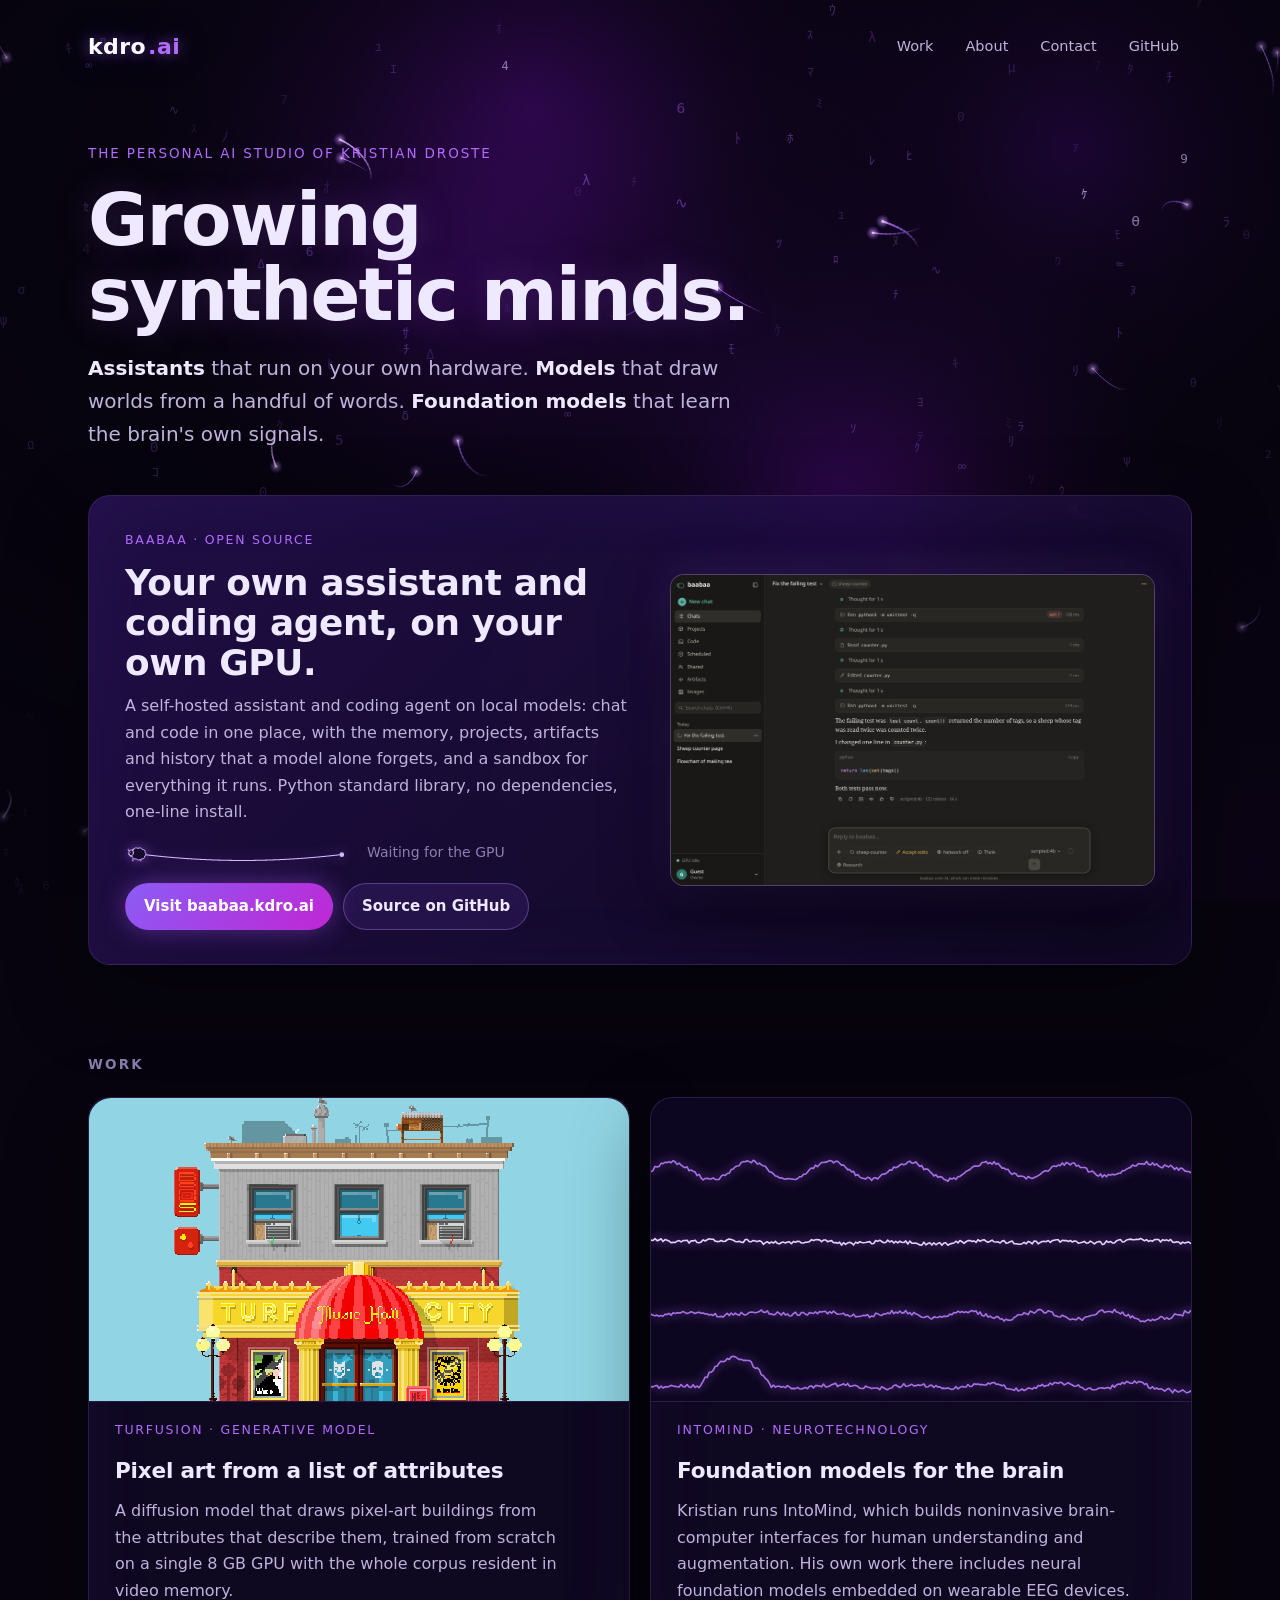
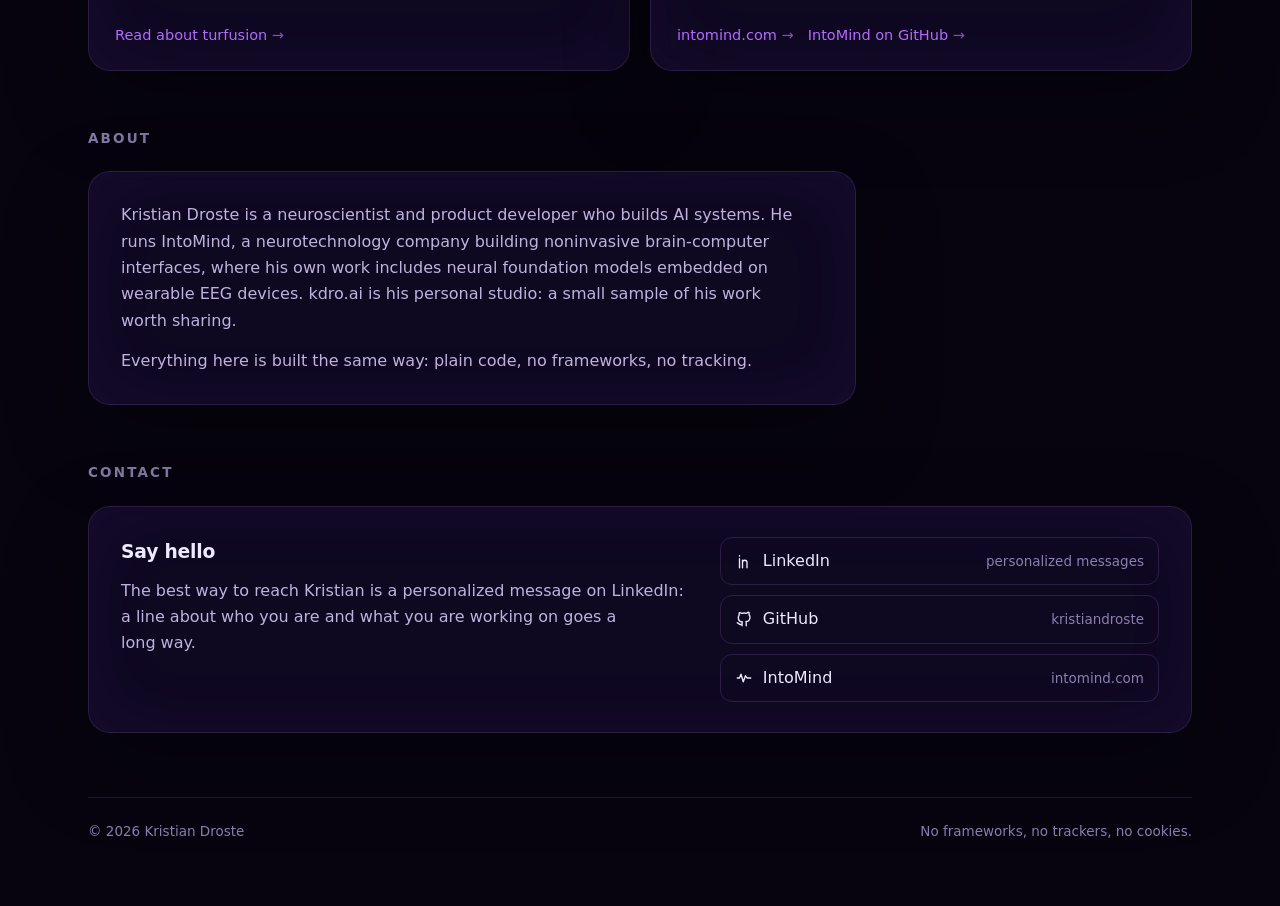
==== index.html @ 793a9ba7 "kdro.ai" ====
<!doctype html>
<html lang="en">
<head>
<meta charset="utf-8">
<meta name="viewport" content="width=device-width, initial-scale=1">
<title>kdro.ai · the personal AI studio of Kristian Droste</title>
<meta name="description" content="kdro.ai is the personal AI studio of Kristian Droste: baabaa, a self-hosted assistant and coding agent on local models; turfusion, a pixel-art diffusion model; and IntoMind, the neurotechnology company he runs.">
<meta name="theme-color" content="#07040f">
<meta property="og:title" content="kdro.ai">
<meta property="og:description" content="The personal AI studio of Kristian Droste.">
<link rel="icon" href="favicon.svg" type="image/svg+xml">
<link rel="stylesheet" href="kdro.css">
</head>
<body>
<canvas id="field" aria-hidden="true"></canvas>
<div class="veil" aria-hidden="true"></div>
<div class="page">
  <header class="top">
    <a class="wordmark" href="./" aria-label="kdro.ai">kdro<small>.ai</small></a>
    <nav>
      <a href="#work">Work</a>
      <a href="#about">About</a>
      <a href="#contact">Contact</a>
      <a href="https://github.com/kristiandroste" rel="noopener">GitHub</a>
    </nav>
  </header>

  <section class="hero">
    <p class="eyebrow">The personal AI studio of Kristian Droste</p>
    <h1>Growing synthetic minds.</h1>
    <p class="lede"><b>Assistants</b> that run on your own hardware. <b>Models</b> that draw worlds from a handful of words.
      <b>Foundation models</b> that learn the brain's own signals.</p>

    <article class="card hero-card" id="baabaa">
      <div>
        <p class="kicker">baabaa · open source</p>
        <h2>Your own assistant and coding agent, on your own GPU.</h2>
        <p>A self-hosted assistant and coding agent on local models: chat and code in one place, with the memory, projects,
          artifacts and history that a model alone forgets, and a sandbox for everything it runs. Python standard library,
          no dependencies, one-line install.</p>
        <div class="strand"><div class="th" id="strand"></div><span class="label" id="strandLabel"></span></div>
        <div class="actions">
          <a class="btn btn-uv" href="https://baabaa.kdro.ai/">Visit baabaa.kdro.ai</a>
          <a class="btn" href="https://github.com/kristiandroste/baabaa" rel="noopener">Source on GitHub</a>
        </div>
      </div>
      <div class="shot"><img src="img/baabaa.png" width="1400" height="900" alt="baabaa fixing a failing test in a project folder: it reads the file, edits one line, runs the tests and explains the change." loading="eager"></div>
    </article>
  </section>

  <section id="work">
    <h2>Work</h2>
    <div class="grid">
      <article class="card work">
        <div class="art pixel"><img src="img/gen-4882.png" width="750" height="750" alt="A pixel-art music hall drawn by turfusion from the plot’s attributes." loading="lazy"></div>
        <p class="kicker">turfusion · generative model</p>
        <h3>Pixel art from a list of attributes</h3>
        <p>A diffusion model that draws pixel-art buildings from the attributes that describe them, trained from scratch on a
          single 8 GB GPU with the whole corpus resident in video memory.</p>
        <div class="links"><a href="turfusion.html">Read about turfusion</a></div>
      </article>
      <article class="card work">
        <div class="art brain"><canvas id="eeg" width="640" height="360" aria-hidden="true"></canvas></div>
        <p class="kicker">IntoMind · neurotechnology</p>
        <h3>Foundation models for the brain</h3>
        <p>Kristian runs IntoMind, which builds noninvasive brain-computer interfaces for human understanding and
          augmentation. His own work there includes neural foundation models embedded on wearable EEG devices.</p>
        <div class="links"><a href="https://www.intomind.com/" rel="noopener">intomind.com</a><a href="https://github.com/intomind" rel="noopener">IntoMind on GitHub</a></div>
      </article>
    </div>
  </section>

  <section id="about">
    <h2>About</h2>
    <article class="card about">
      <p>Kristian Droste is a neuroscientist and product developer who builds AI systems. He runs IntoMind, a neurotechnology
        company building noninvasive brain-computer interfaces, where his own work includes neural foundation models
        embedded on wearable EEG devices. kdro.ai is his personal studio: a small sample of his work worth sharing.</p>
      <p>Everything here is built the same way: plain code, no frameworks, no tracking.</p>
    </article>
  </section>

  <section id="contact">
    <h2>Contact</h2>
    <article class="card contact">
      <div>
        <h3>Say hello</h3>
        <p>The best way to reach Kristian is a personalized message on LinkedIn: a line about who you are and what you are
          working on goes a long way.</p>
      </div>
      <ul>
        <li><a href="https://www.linkedin.com/in/kdro" rel="noopener"><svg class="icon" viewBox="0 0 24 24"><path d="M6 9v12M6 5v.5M10 21v-7a3 3 0 0 1 6 0v7M10 11v2"/></svg>LinkedIn<span>personalized messages</span></a></li>
        <li><a href="https://github.com/kristiandroste" rel="noopener"><svg class="icon" viewBox="0 0 24 24"><path d="M9 19c-4 1.5-4-2-6-2m12 4v-3.5c0-1 .1-1.4-.5-2 2.8-.3 5.5-1.4 5.5-6a4.6 4.6 0 0 0-1.3-3.2 4.2 4.2 0 0 0-.1-3.2s-1-.3-3.4 1.3a11.5 11.5 0 0 0-6 0C6.8 3.3 5.8 3.6 5.8 3.6a4.2 4.2 0 0 0-.1 3.2A4.6 4.6 0 0 0 4.4 10c0 4.6 2.7 5.7 5.5 6-.6.6-.6 1.2-.5 2V21"/></svg>GitHub<span>kristiandroste</span></a></li>
        <li><a href="https://www.intomind.com/" rel="noopener"><svg class="icon" viewBox="0 0 24 24"><path d="M3 12h3l2-5 3 10 3-8 2 3h5"/></svg>IntoMind<span>intomind.com</span></a></li>
      </ul>
    </article>
  </section>

  <footer>
    <span>© 2026 Kristian Droste</span>
    <span>No frameworks, no trackers, no cookies.</span>
  </footer>
</div>
<script src="thread.js"></script>
<script src="field.js"></script>
<script src="kdro.js"></script>
</body>
</html>
---- kdro.css ----
/* kdro.ai: dark, deep purple, black light. */
:root {
  --bg: #07040f;
  --ink: #efe9ff;
  --ink-2: #bfb3dc;
  --ink-3: #8c7fae;
  --violet: #8b5cf6;
  --uv: #b26bff;
  --magenta: #e55cff;
  --glow: rgba(178, 107, 255, .55);
  --card: rgba(22, 12, 46, .62);
  --card-2: rgba(30, 16, 60, .72);
  --line: rgba(190, 140, 255, .16);
  --line-2: rgba(190, 140, 255, .34);
  --sans: Inter, "Segoe UI", system-ui, -apple-system, Roboto, "Helvetica Neue", sans-serif;
  --mono: "JetBrains Mono", "SF Mono", Menlo, Consolas, "DejaVu Sans Mono", monospace;
  --radius: 22px;
}
* { box-sizing: border-box; }
html { background: var(--bg); color-scheme: dark; scroll-behavior: smooth; }
body { margin: 0; min-height: 100vh; font: 16px/1.65 var(--sans); color: var(--ink-2); background: var(--bg); overflow-x: hidden;
  -webkit-font-smoothing: antialiased; }
a { color: var(--uv); text-decoration: none; }
a:hover { color: #d6b8ff; }
::selection { background: rgba(178, 107, 255, .45); color: #fff; }

#field { position: fixed; inset: 0; width: 100%; height: 100%; z-index: 0; }
.veil { position: fixed; inset: 0; z-index: 0; pointer-events: none;
  background: radial-gradient(ellipse 80% 70% at 50% 25%, rgba(7, 4, 15, 0) 0%, rgba(7, 4, 15, .45) 60%, rgba(7, 4, 15, .8) 100%); }

.page { position: relative; z-index: 1; max-width: 72rem; margin: 0 auto; padding: 0 24px 64px; }

/* header */
.top { display: flex; align-items: center; justify-content: space-between; gap: 16px; padding: 26px 0 10px; }
.wordmark { display: inline-flex; align-items: baseline; gap: 2px; font-weight: 700; font-size: 22px; letter-spacing: .02em; color: #fff;
  text-shadow: 0 0 14px var(--glow), 0 0 40px rgba(139, 92, 246, .35); }
.wordmark small { font-size: 22px; color: var(--uv); font-weight: 600; }
.top nav { display: flex; gap: 6px; flex-wrap: wrap; }
.top nav a { color: var(--ink-2); padding: 8px 12px; border-radius: 999px; font-size: 14.5px; border: 1px solid transparent; }
.top nav a:hover { color: #fff; border-color: var(--line); background: rgba(139, 92, 246, .1); }

/* hero */
.hero { padding: 64px 0 32px; }
.eyebrow { font-size: 13.5px; letter-spacing: .14em; text-transform: uppercase; color: var(--uv); margin: 0 0 18px; }
.hero h1 { margin: 0 0 20px; font-size: clamp(2.5rem, 6.4vw, 4.6rem); line-height: 1.02; letter-spacing: -.025em; color: var(--ink); font-weight: 650;
  text-shadow: 0 0 36px rgba(178, 107, 255, .22); max-width: 15ch; text-wrap: balance; }
.hero p.lede { font-size: clamp(1.05rem, 1.6vw, 1.25rem); max-width: 42rem; margin: 0; color: var(--ink-2); text-wrap: pretty; }
.hero p.lede b { color: var(--ink); font-weight: 600; }

/* cards */
.card { position: relative; background: var(--card); border: 1px solid var(--line); border-radius: var(--radius);
  backdrop-filter: blur(16px); -webkit-backdrop-filter: blur(16px);
  box-shadow: 0 30px 80px rgba(0, 0, 0, .45), inset 0 0 80px rgba(139, 92, 246, .05); transition: border-color .25s, box-shadow .25s, transform .25s; }
.card:hover { border-color: var(--line-2); box-shadow: 0 30px 80px rgba(0, 0, 0, .5), 0 0 48px rgba(139, 92, 246, .16), inset 0 0 80px rgba(139, 92, 246, .07); }
.card h2, .card h3 { color: var(--ink); margin: 0 0 10px; letter-spacing: -.01em; }
.card .kicker { font-size: 12.5px; letter-spacing: .14em; text-transform: uppercase; color: var(--uv); margin: 0 0 12px; }
.card p { margin: 0 0 14px; text-wrap: pretty; }

.hero-card { margin: 44px 0 0; padding: 34px 36px; display: grid; grid-template-columns: minmax(0, 1.05fr) minmax(0, 1fr); gap: 36px; align-items: center;
  background: linear-gradient(135deg, rgba(40, 18, 86, .78), rgba(16, 8, 36, .7)); }
.hero-card h2 { font-size: clamp(1.6rem, 2.8vw, 2.25rem); line-height: 1.12; }
.hero-card .shot { border-radius: 14px; overflow: hidden; border: 1px solid var(--line-2); box-shadow: 0 20px 60px rgba(0, 0, 0, .55), 0 0 40px rgba(139, 92, 246, .2); background: #1a1a1a; }
.hero-card .shot img { display: block; width: 100%; height: auto; }
.strand { margin: 10px 0 18px; display: flex; align-items: center; gap: 12px; }
.strand .th { width: 230px; flex: none; }
.strand .label { font-size: 14px; color: var(--ink-3); font-variant-numeric: tabular-nums; }
.th { display: block; line-height: 0; color: #d9b8ff; --th-surface: #150a2c; }
.th svg { display: block; width: 100%; height: auto; overflow: visible; filter: drop-shadow(0 0 6px rgba(178, 107, 255, .55)); }
.th .wool { animation: puff 2.6s ease-in-out infinite; transform-box: fill-box; transform-origin: center; }
.th .eye { animation: blink 4.6s infinite; transform-box: fill-box; transform-origin: center; }
@keyframes puff { 0%, 100% { transform: scale(1); } 50% { transform: scale(1.04); } }
@keyframes blink { 0%, 94%, 100% { transform: scaleY(1); } 97% { transform: scaleY(.12); } }
.actions { display: flex; gap: 10px; flex-wrap: wrap; margin-top: 6px; }
.btn { display: inline-flex; align-items: center; gap: 8px; padding: 10px 18px; border-radius: 999px; font-weight: 600; font-size: 15px;
  border: 1px solid var(--line-2); color: var(--ink); background: rgba(139, 92, 246, .12); transition: background .2s, box-shadow .2s, border-color .2s; }
.btn:hover { background: rgba(139, 92, 246, .22); color: #fff; border-color: rgba(190, 140, 255, .55); }
.btn-uv { background: linear-gradient(135deg, #8b5cf6, #c026d3); border-color: transparent; color: #fff; box-shadow: 0 0 26px rgba(168, 85, 247, .45); }
.btn-uv:hover { background: linear-gradient(135deg, #9d74f8, #d33ee0); box-shadow: 0 0 36px rgba(168, 85, 247, .65); }
/* the whole baabaa card is the link to baabaa.kdro.ai; the source button keeps its own */
.hero-card .btn-uv::after { content: ""; position: absolute; inset: 0; border-radius: var(--radius); }
.hero-card .actions .btn:not(.btn-uv) { position: relative; z-index: 1; }
.hero-card:hover .btn-uv { background: linear-gradient(135deg, #9d74f8, #d33ee0); box-shadow: 0 0 36px rgba(168, 85, 247, .65); }

/* sections */
section { padding: 56px 0 0; }
section > h2 { font-size: 13.5px; letter-spacing: .16em; text-transform: uppercase; color: var(--ink-3); margin: 0 0 22px; font-weight: 600; }
.grid { display: grid; grid-template-columns: repeat(auto-fit, minmax(290px, 1fr)); gap: 20px; }
.work { padding: 26px 26px 22px; display: flex; flex-direction: column; }
.work h3 { font-size: 1.35rem; }
.work .art { margin: -26px -26px 18px; border-radius: var(--radius) var(--radius) 0 0; overflow: hidden; aspect-ratio: 16 / 9; background: #0d0620; border-bottom: 1px solid var(--line); }
.work .art img { width: 100%; height: 100%; object-fit: cover; display: block; image-rendering: pixelated; }
.work .art.pixel img { object-position: center 64%; }
.work .art.brain { display: grid; place-items: center; }
.work .links { margin-top: auto; display: flex; gap: 14px; flex-wrap: wrap; font-size: 14.5px; padding-top: 6px; }
.work .links a::after { content: " →"; opacity: .7; }

.about { padding: 30px 32px; max-width: 48rem; }
.about p:last-child { margin: 0; }

.contact { padding: 30px 32px; display: grid; grid-template-columns: minmax(0, 1.3fr) minmax(0, 1fr); gap: 28px; align-items: start; }
.contact ul { list-style: none; margin: 0; padding: 0; display: grid; gap: 10px; }
.contact li a { display: flex; align-items: center; gap: 10px; padding: 10px 14px; border: 1px solid var(--line); border-radius: 12px; color: var(--ink); }
.contact li a:hover { border-color: var(--line-2); background: rgba(139, 92, 246, .1); }
.contact li a span { color: var(--ink-3); font-size: 13.5px; margin-left: auto; }
.icon { width: 18px; height: 18px; flex: none; fill: none; stroke: currentColor; stroke-width: 1.8; stroke-linecap: round; stroke-linejoin: round; }

footer { margin-top: 64px; padding-top: 22px; border-top: 1px solid var(--line); font-size: 13.5px; color: var(--ink-3); display: flex; gap: 16px; flex-wrap: wrap; justify-content: space-between; }

/* a document page (turfusion) */
.doc { max-width: 46rem; padding: 48px 28px 8px; margin: 0 -28px; border-radius: 28px; background: linear-gradient(90deg, rgba(7, 4, 15, .66) 0%, rgba(7, 4, 15, .5) 75%, rgba(7, 4, 15, 0) 100%); }
.doc h1 { font-size: clamp(2.2rem, 5vw, 3.4rem); line-height: 1.05; letter-spacing: -.02em; color: var(--ink); margin: 0 0 14px; text-shadow: 0 0 30px rgba(178, 107, 255, .22); }
.doc .lede { font-size: 1.2rem; color: var(--ink-2); margin: 0 0 30px; }
.doc h2 { font-size: 1.35rem; color: var(--ink); margin: 40px 0 10px; letter-spacing: -.01em; }
.doc p, .doc li { text-wrap: pretty; }
.doc ul { padding-left: 22px; }
.doc li { margin: 6px 0; }
.doc code { font: 13.5px var(--mono); background: rgba(139, 92, 246, .14); border: 1px solid var(--line); border-radius: 6px; padding: 1px 6px; color: var(--ink); }
.doc .facts { display: grid; grid-template-columns: repeat(auto-fit, minmax(170px, 1fr)); gap: 12px; margin: 24px 0 8px; }
.doc .fact { padding: 14px 16px; }
.doc .fact b { display: block; font-size: 1.5rem; color: var(--ink); letter-spacing: -.02em; line-height: 1.1; }
.doc .fact span { font-size: 13px; color: var(--ink-3); }
.samples { display: grid; grid-template-columns: repeat(3, 1fr); gap: 14px; margin: 18px 0 6px; }
.samples figure { margin: 0; }
.samples img { width: 100%; height: auto; display: block; border-radius: 12px; border: 1px solid var(--line); image-rendering: pixelated; box-shadow: 0 16px 40px rgba(0, 0, 0, .4); }
.samples figcaption { font-size: 12.5px; color: var(--ink-3); margin-top: 6px; }
.pairs { display: grid; grid-template-columns: repeat(2, minmax(0, 1fr)); gap: 22px 20px; margin: 18px 0 10px; }
.pair { margin: 0; }
.pair .two { display: grid; grid-template-columns: 1fr 1fr; gap: 8px; }
.pair .im { position: relative; display: block; }
.pair .im::after { content: attr(data-l); position: absolute; left: 7px; top: 7px; font-size: 10px; letter-spacing: .08em; text-transform: uppercase; color: #fff; background: rgba(7, 4, 15, .62); padding: 3px 8px; border-radius: 999px; backdrop-filter: blur(6px); }
.pair img { width: 100%; height: auto; display: block; border-radius: 10px; border: 1px solid var(--line); image-rendering: pixelated; box-shadow: 0 16px 40px rgba(0, 0, 0, .4); }
.pair figcaption { font-size: 13px; color: var(--ink-3); margin-top: 8px; }
.pair figcaption b { color: var(--ink-2); font-weight: 600; }
.doc .small { font-size: 13.5px; color: var(--ink-3); }
.back { display: inline-flex; align-items: center; gap: 6px; font-size: 14px; color: var(--ink-3); margin-top: 36px; }

@media (max-width: 860px) {
  .hero-card { grid-template-columns: 1fr; padding: 26px 24px; }
  .contact { grid-template-columns: 1fr; }
}
@media (max-width: 600px) {
  .page { padding: 0 16px 48px; }
  .doc { margin: 0 -16px; padding: 36px 16px 8px; border-radius: 0; }
  .hero { padding: 40px 0 20px; }
  .samples { grid-template-columns: 1fr 1fr; }
  .pairs { grid-template-columns: 1fr; }
  .strand .th { width: 190px; }
  .top nav a { padding: 6px 9px; font-size: 14px; }
}
@media (prefers-reduced-motion: reduce) {
  html { scroll-behavior: auto; }
  .th .wool, .th .eye { animation: none; }
  .card { transition: none; }
}
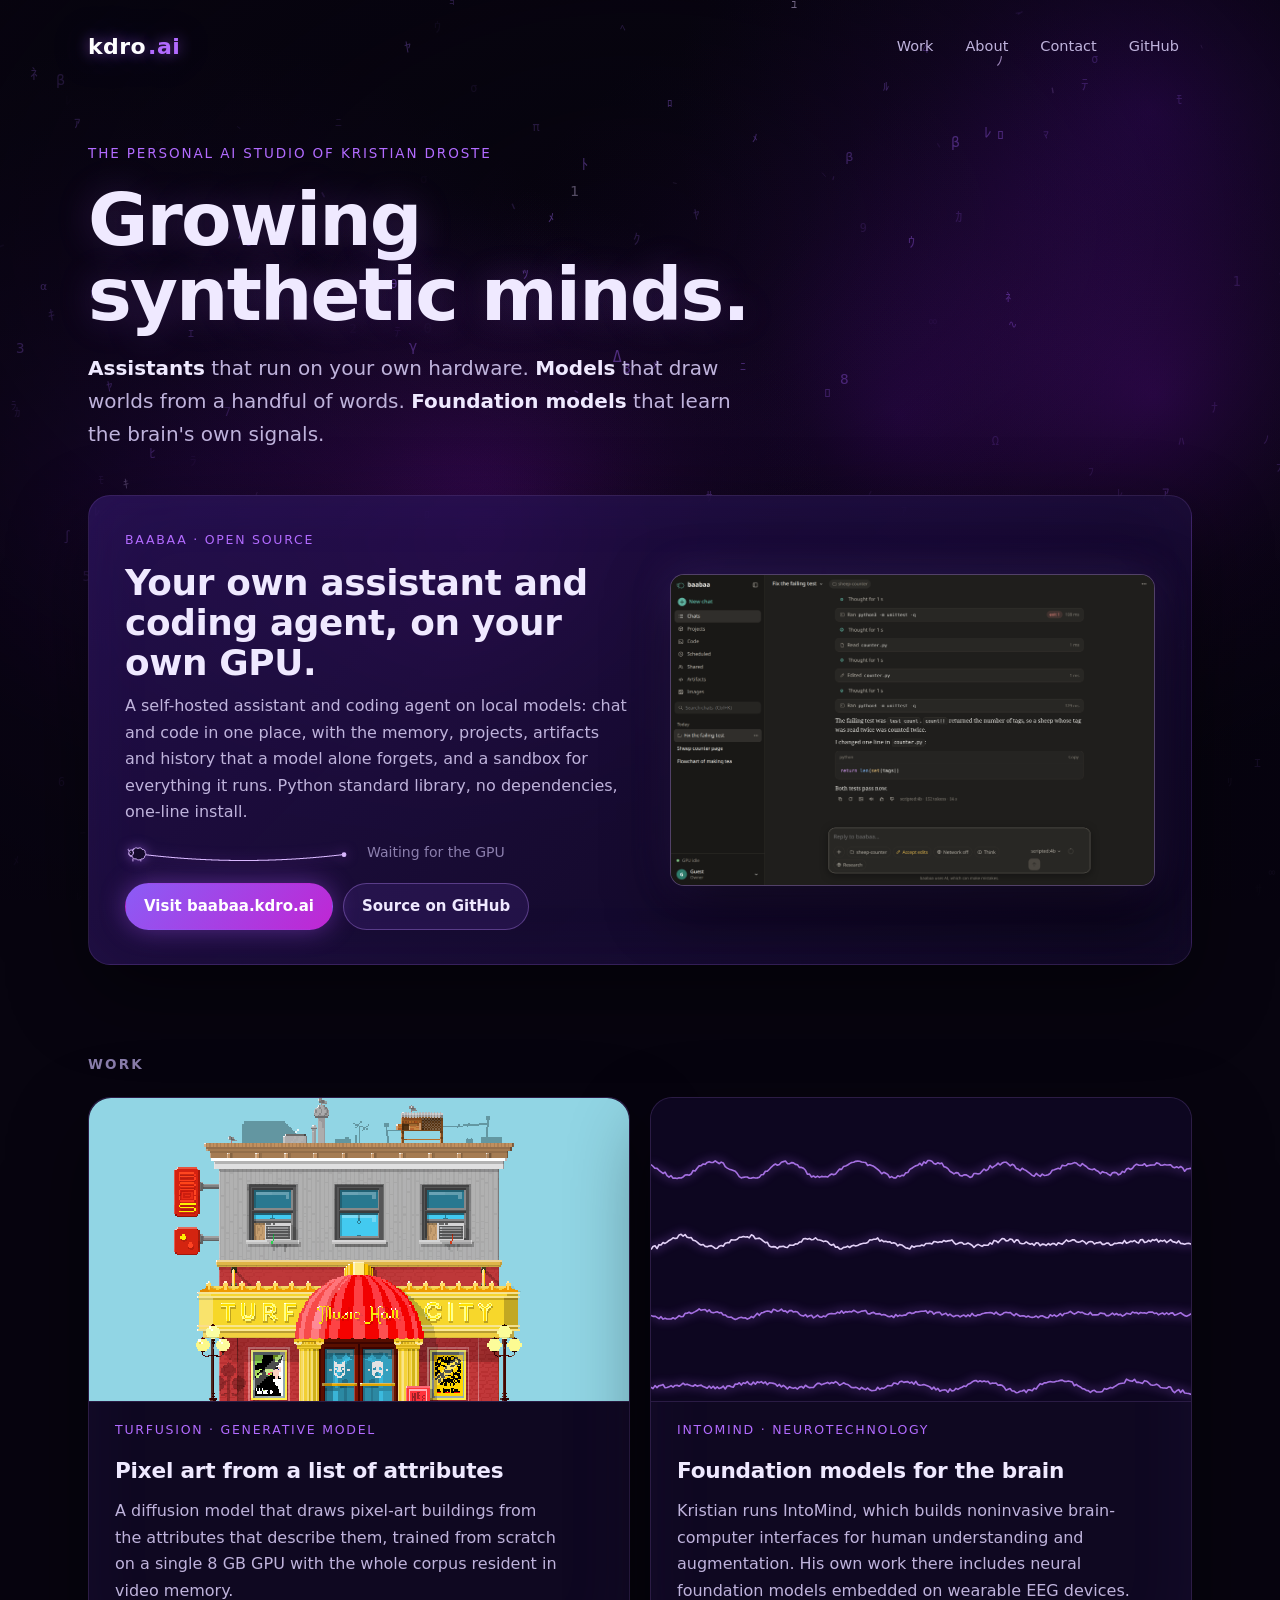
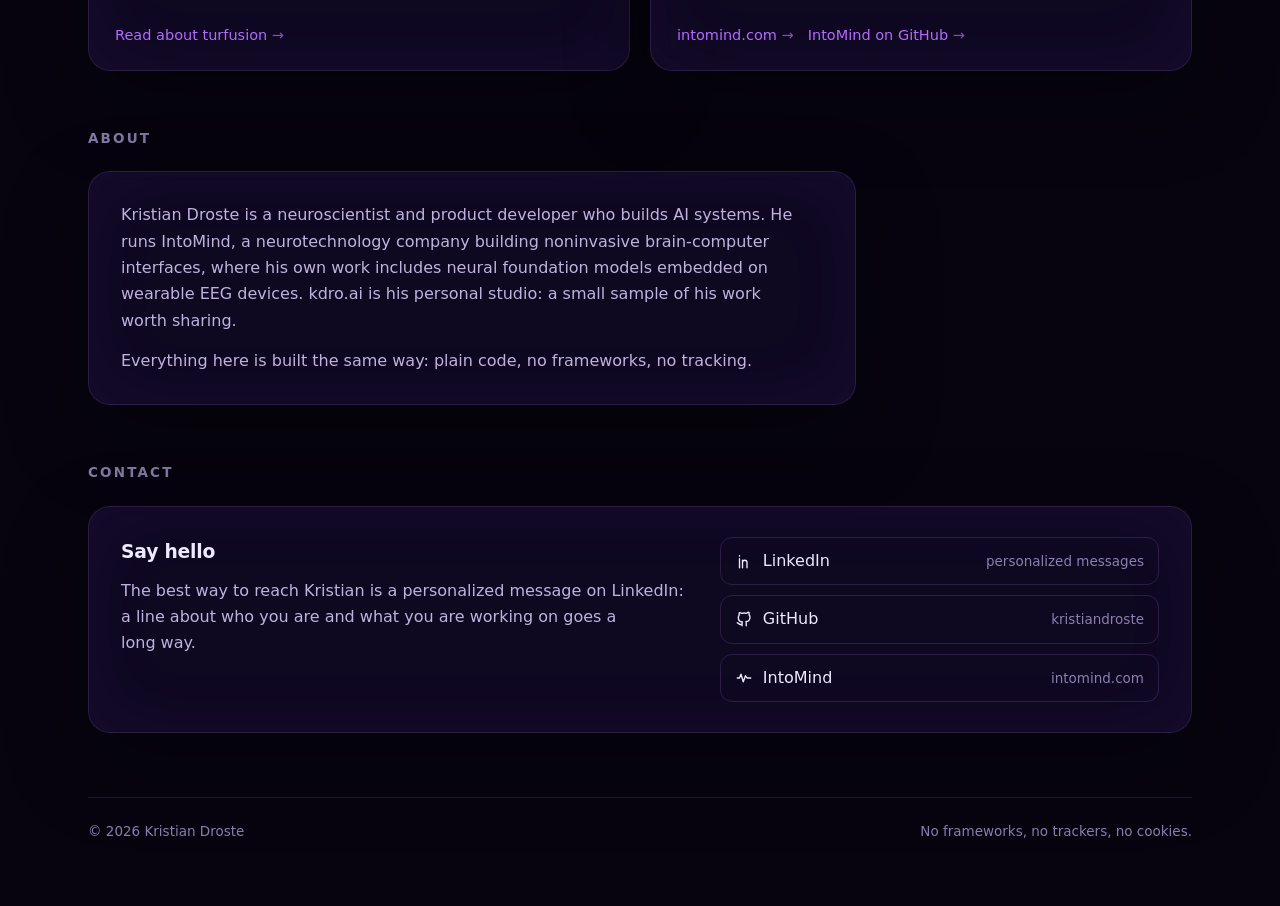
==== commit 8c3a6ce9: "Sharing tags, icons, robots and sitemap" ====
--- a/index.html
+++ b/index.html
@@ -6,9 +6,23 @@
 <title>kdro.ai · the personal AI studio of Kristian Droste</title>
 <meta name="description" content="kdro.ai is the personal AI studio of Kristian Droste: baabaa, a self-hosted assistant and coding agent on local models; turfusion, a pixel-art diffusion model; and IntoMind, the neurotechnology company he runs.">
 <meta name="theme-color" content="#07040f">
-<meta property="og:title" content="kdro.ai">
-<meta property="og:description" content="The personal AI studio of Kristian Droste.">
+<link rel="canonical" href="https://kdro.ai/">
+<meta property="og:type" content="website">
+<meta property="og:site_name" content="kdro.ai">
+<meta property="og:title" content="kdro.ai · the personal AI studio of Kristian Droste">
+<meta property="og:description" content="Growing synthetic minds: baabaa, a self-hosted assistant and coding agent on local models; turfusion, a pixel-art diffusion model; and IntoMind, the neurotechnology company he runs.">
+<meta property="og:url" content="https://kdro.ai/">
+<meta property="og:image" content="https://kdro.ai/og.jpg">
+<meta property="og:image:width" content="1200">
+<meta property="og:image:height" content="630">
+<meta property="og:image:alt" content="kdro.ai: the personal AI studio of Kristian Droste. Growing synthetic minds.">
+<meta name="twitter:card" content="summary_large_image">
+<meta name="twitter:title" content="kdro.ai · the personal AI studio of Kristian Droste">
+<meta name="twitter:description" content="Growing synthetic minds: baabaa, a self-hosted assistant and coding agent on local models; turfusion, a pixel-art diffusion model; and IntoMind, the neurotechnology company he runs.">
+<meta name="twitter:image" content="https://kdro.ai/og.jpg">
 <link rel="icon" href="favicon.svg" type="image/svg+xml">
+<link rel="icon" href="favicon-32.png" sizes="32x32" type="image/png">
+<link rel="apple-touch-icon" href="apple-touch-icon.png">
 <link rel="stylesheet" href="kdro.css">
 </head>
 <body>
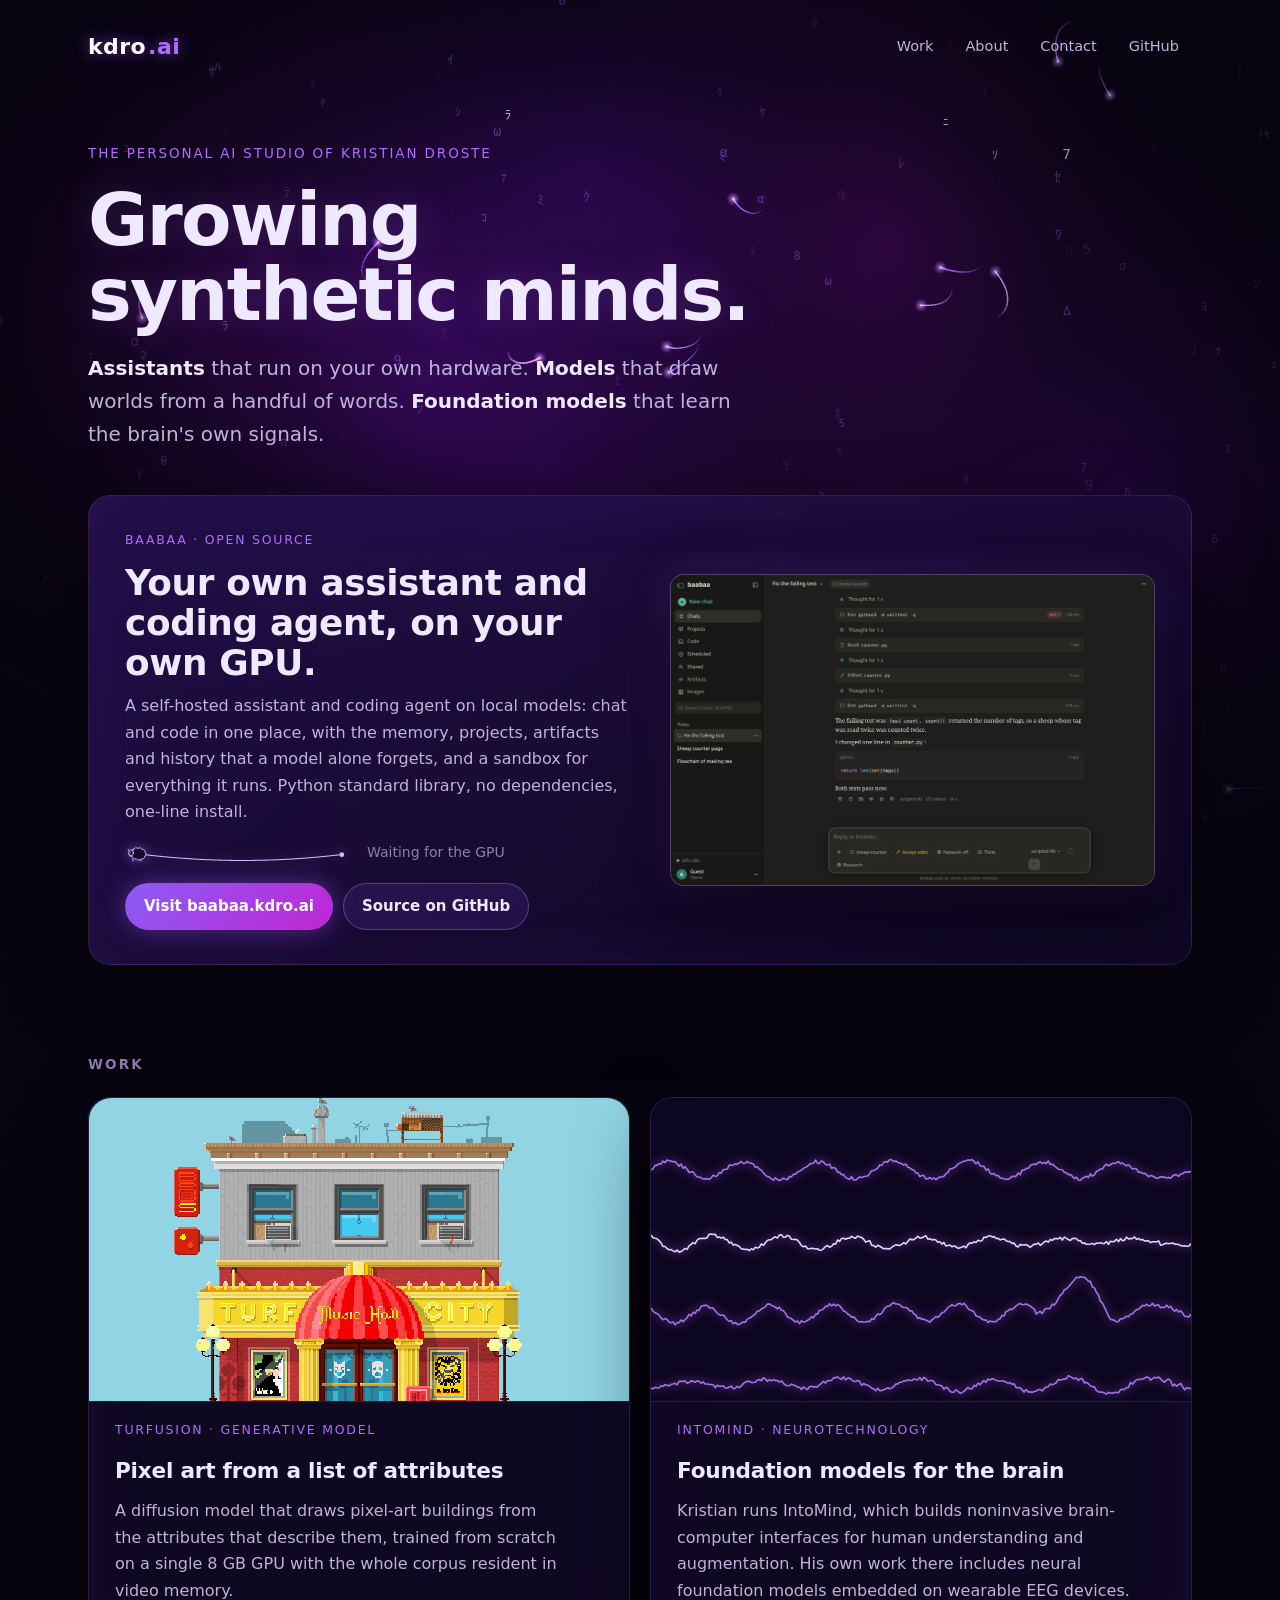
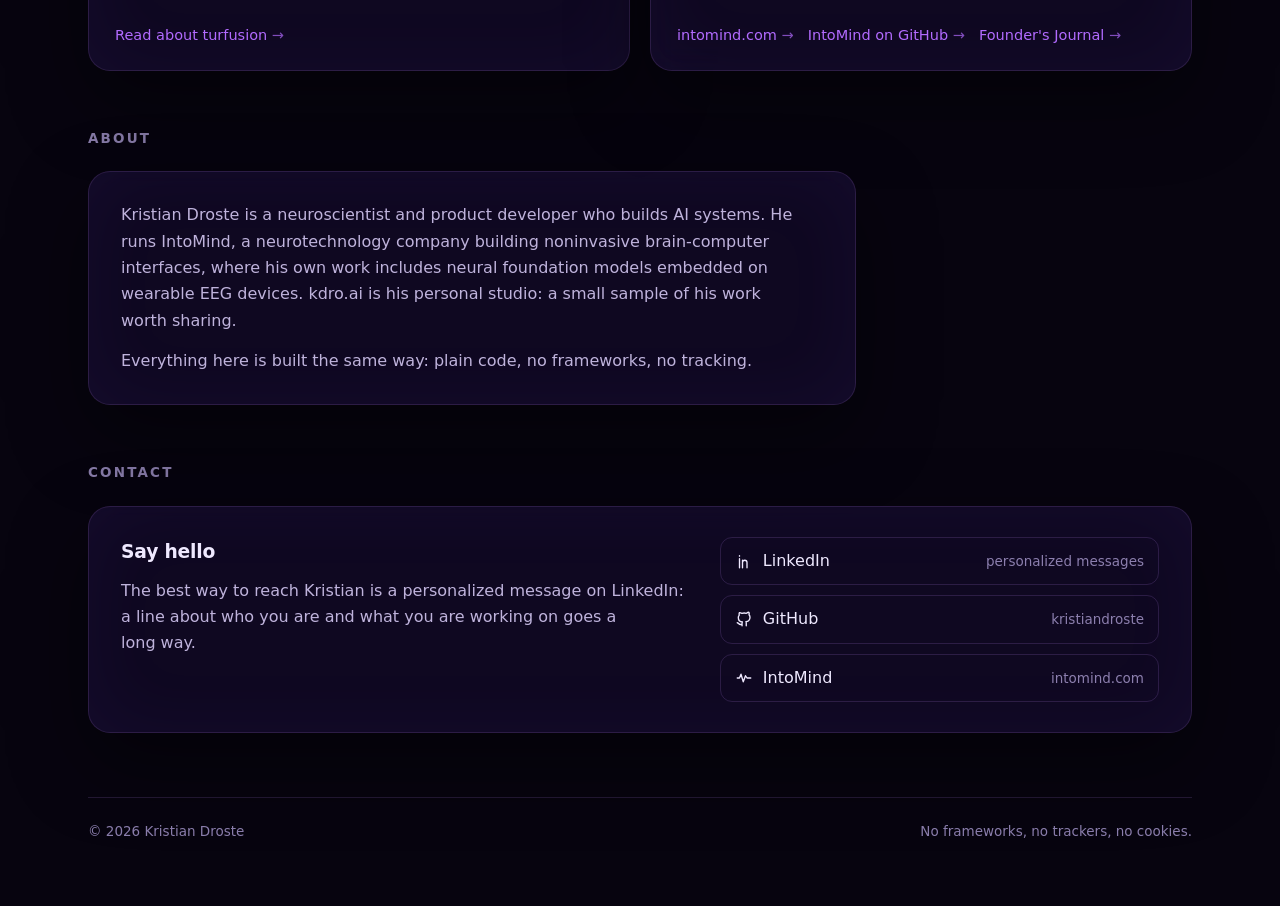
==== commit 66e2f3bd: "Link the Founder's Journal from the IntoMind card" ====
--- a/index.html
+++ b/index.html
@@ -79,7 +79,7 @@
         <h3>Foundation models for the brain</h3>
         <p>Kristian runs IntoMind, which builds noninvasive brain-computer interfaces for human understanding and
           augmentation. His own work there includes neural foundation models embedded on wearable EEG devices.</p>
-        <div class="links"><a href="https://www.intomind.com/" rel="noopener">intomind.com</a><a href="https://github.com/intomind" rel="noopener">IntoMind on GitHub</a></div>
+        <div class="links"><a href="https://www.intomind.com/" rel="noopener">intomind.com</a><a href="https://github.com/intomind" rel="noopener">IntoMind on GitHub</a><a href="https://www.kristiandroste.com/journal/" rel="noopener">Founder's Journal</a></div>
       </article>
     </div>
   </section>
